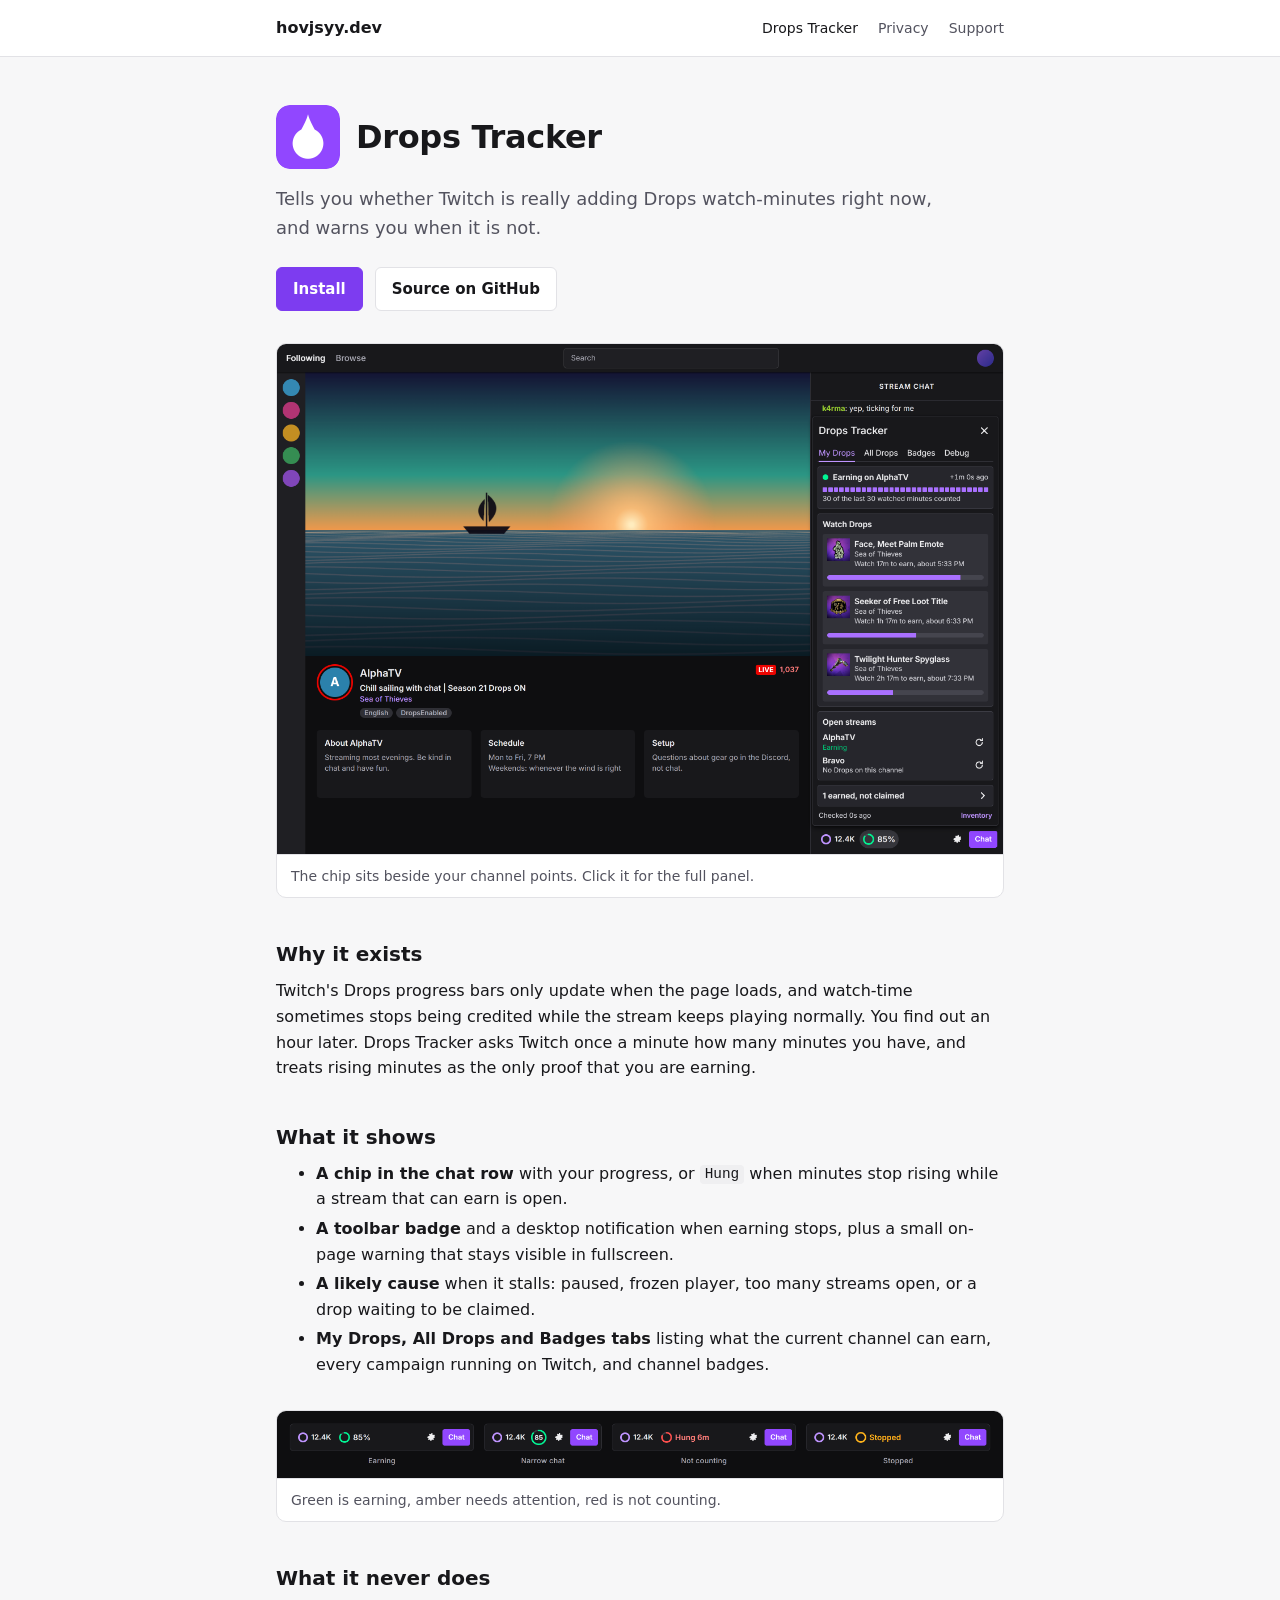
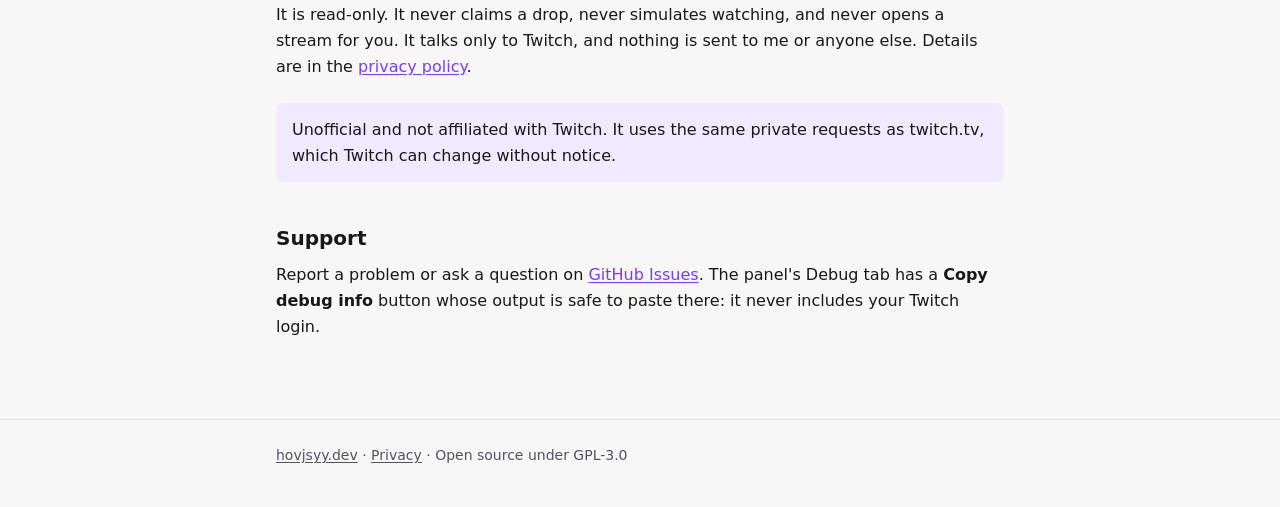
==== drops-tracker/index.html @ 71a1afdc "Site: home, Drops Tracker page and privacy policy Static site for GitHub Pages at hovjsyy.dev. The p" ====
<!doctype html>
<html lang="en">
<head>
  <meta charset="utf-8">
  <meta name="viewport" content="width=device-width, initial-scale=1">
  <title>Drops Tracker</title>
  <meta name="description" content="A browser extension that checks whether Twitch is really adding Drops watch-minutes, and warns you when it is not.">
  <link rel="icon" href="/drops-tracker/icon.png">
  <link rel="stylesheet" href="/assets/style.css">
</head>
<body>
  <header class="site-head">
    <div class="wrap">
      <a href="/">hovjsyy.dev</a>
      <nav>
        <a href="/drops-tracker/" aria-current="page">Drops Tracker</a>
        <a href="/drops-tracker/privacy/">Privacy</a>
        <a href="https://github.com/hooov/drops-tracker/issues">Support</a>
      </nav>
    </div>
  </header>
  <main>
    <div class="wrap">
      <div class="product">
        <img src="/drops-tracker/icon.png" alt="" width="64" height="64">
        <h1>Drops Tracker</h1>
      </div>
      <p class="lede">Tells you whether Twitch is really adding Drops watch-minutes right now, and warns you when it is not.</p>

      <div class="buttons">
        <a class="btn primary" href="https://github.com/hooov/drops-tracker#install">Install</a>
        <a class="btn" href="https://github.com/hooov/drops-tracker">Source on GitHub</a>
      </div>

      <figure class="shot">
        <img src="/drops-tracker/hero.png" alt="Drops Tracker on a Twitch channel: a progress chip in the chat row and the panel open above it, showing a drop earning with 30 of the last 30 minutes counted" width="2560" height="1800">
        <figcaption>The chip sits beside your channel points. Click it for the full panel.</figcaption>
      </figure>

      <h2>Why it exists</h2>
      <p>Twitch's Drops progress bars only update when the page loads, and watch-time sometimes stops being credited while the stream keeps playing normally. You find out an hour later. Drops Tracker asks Twitch once a minute how many minutes you have, and treats rising minutes as the only proof that you are earning.</p>

      <h2>What it shows</h2>
      <ul>
        <li><strong>A chip in the chat row</strong> with your progress, or <code>Hung</code> when minutes stop rising while a stream that can earn is open.</li>
        <li><strong>A toolbar badge</strong> and a desktop notification when earning stops, plus a small on-page warning that stays visible in fullscreen.</li>
        <li><strong>A likely cause</strong> when it stalls: paused, frozen player, too many streams open, or a drop waiting to be claimed.</li>
        <li><strong>My Drops, All Drops and Badges tabs</strong> listing what the current channel can earn, every campaign running on Twitch, and channel badges.</li>
      </ul>

      <figure class="shot">
        <img src="/drops-tracker/chip-states.png" alt="The chip in four states: earning at 85 percent, a compact ring, Hung 6m in red, and Stopped in amber" width="2624" height="244">
        <figcaption>Green is earning, amber needs attention, red is not counting.</figcaption>
      </figure>

      <h2>What it never does</h2>
      <p>It is read-only. It never claims a drop, never simulates watching, and never opens a stream for you. It talks only to Twitch, and nothing is sent to me or anyone else. Details are in the <a href="/drops-tracker/privacy/">privacy policy</a>.</p>

      <div class="note">
        <p>Unofficial and not affiliated with Twitch. It uses the same private requests as twitch.tv, which Twitch can change without notice.</p>
      </div>

      <h2>Support</h2>
      <p>Report a problem or ask a question on <a href="https://github.com/hooov/drops-tracker/issues">GitHub Issues</a>. The panel's Debug tab has a <strong>Copy debug info</strong> button whose output is safe to paste there: it never includes your Twitch login.</p>
    </div>
  </main>
  <footer class="site-foot">
    <div class="wrap"><a href="/">hovjsyy.dev</a> · <a href="/drops-tracker/privacy/">Privacy</a> · Open source under GPL-3.0</div>
  </footer>
</body>
</html>
---- assets/style.css ----
:root {
  --bg: #f7f7f8;
  --surface: #ffffff;
  --text: #18181b;
  --muted: #53535f;
  --line: #e2e2e6;
  --accent: #7d3cf0;
  --accent-soft: #f1eafe;
  --code: #efeff1;
  color-scheme: light;
}
@media (prefers-color-scheme: dark) {
  :root {
    --bg: #0e0e10;
    --surface: #18181b;
    --text: #efeff1;
    --muted: #adadb8;
    --line: #2f2f35;
    --accent: #a970ff;
    --accent-soft: #241a36;
    --code: #26262c;
    color-scheme: dark;
  }
}

* { box-sizing: border-box; }
html { -webkit-text-size-adjust: 100%; }
body {
  margin: 0;
  background: var(--bg);
  color: var(--text);
  font: 16px/1.6 Inter, system-ui, -apple-system, "Segoe UI", Roboto, "Helvetica Neue", Arial, sans-serif;
}
a { color: var(--accent); text-underline-offset: 2px; }
a:hover { text-decoration-thickness: 2px; }
img { max-width: 100%; height: auto; display: block; }
code {
  font: 0.9em ui-monospace, SFMono-Regular, Consolas, "Liberation Mono", monospace;
  background: var(--code);
  padding: 0.1em 0.35em;
  border-radius: 4px;
}

.wrap { max-width: 760px; margin: 0 auto; padding: 0 16px; }

.site-head { border-bottom: 1px solid var(--line); background: var(--surface); }
.site-head .wrap { display: flex; align-items: center; justify-content: space-between; gap: 16px; height: 56px; }
.site-head a { color: var(--text); text-decoration: none; font-weight: 700; }
.site-head nav { display: flex; gap: 20px; font-size: 14px; }
.site-head nav a { color: var(--muted); font-weight: 500; }
.site-head nav a:hover, .site-head nav a[aria-current="page"] { color: var(--text); }

main { padding: 48px 0 64px; }
h1 { font-size: 2rem; line-height: 1.2; margin: 0 0 12px; letter-spacing: -0.01em; }
h2 { font-size: 1.25rem; margin: 40px 0 8px; }
h3 { font-size: 1rem; margin: 24px 0 4px; }
p, ul, ol, table { margin: 0 0 16px; }
li + li { margin-top: 4px; }
.lede { font-size: 1.125rem; color: var(--muted); max-width: 60ch; }
.meta { color: var(--muted); font-size: 14px; }

.product { display: flex; align-items: center; gap: 16px; margin-bottom: 16px; }
.product img { width: 64px; height: 64px; border-radius: 14px; }
.product h1 { margin: 0; }

.buttons { display: flex; flex-wrap: wrap; gap: 12px; margin: 24px 0; }
.btn {
  display: inline-block; padding: 9px 16px; border-radius: 6px; font-weight: 600; font-size: 15px;
  text-decoration: none; border: 1px solid var(--line); color: var(--text); background: var(--surface);
}
.btn.primary { background: var(--accent); border-color: var(--accent); color: #fff; }
.btn:hover { filter: brightness(1.08); }

.shot { margin: 32px 0; border: 1px solid var(--line); border-radius: 10px; overflow: hidden; background: var(--surface); }
.shot figcaption { padding: 10px 14px; font-size: 14px; color: var(--muted); border-top: 1px solid var(--line); }

.card {
  display: block; padding: 20px; border: 1px solid var(--line); border-radius: 10px;
  background: var(--surface); color: var(--text); text-decoration: none;
}
.card:hover { border-color: var(--accent); }
.card .product { margin: 0 0 8px; }
.card .product img { width: 44px; height: 44px; border-radius: 10px; }
.card h2 { margin: 0; font-size: 1.125rem; }
.card p { margin: 0; color: var(--muted); }

.note { padding: 14px 16px; border-radius: 8px; background: var(--accent-soft); margin: 24px 0; }
.note p:last-child { margin-bottom: 0; }

.table-scroll { overflow-x: auto; margin: 0 0 16px; }
table { border-collapse: collapse; width: 100%; font-size: 15px; margin: 0; }
th, td { text-align: left; vertical-align: top; padding: 8px 10px; border-bottom: 1px solid var(--line); }
th { font-weight: 600; white-space: nowrap; }

.site-foot { border-top: 1px solid var(--line); padding: 24px 0 40px; font-size: 14px; color: var(--muted); }
.site-foot a { color: var(--muted); }

@media (max-width: 520px) {
  main { padding: 32px 0 48px; }
  h1 { font-size: 1.6rem; }
  .site-head nav { gap: 14px; }
}
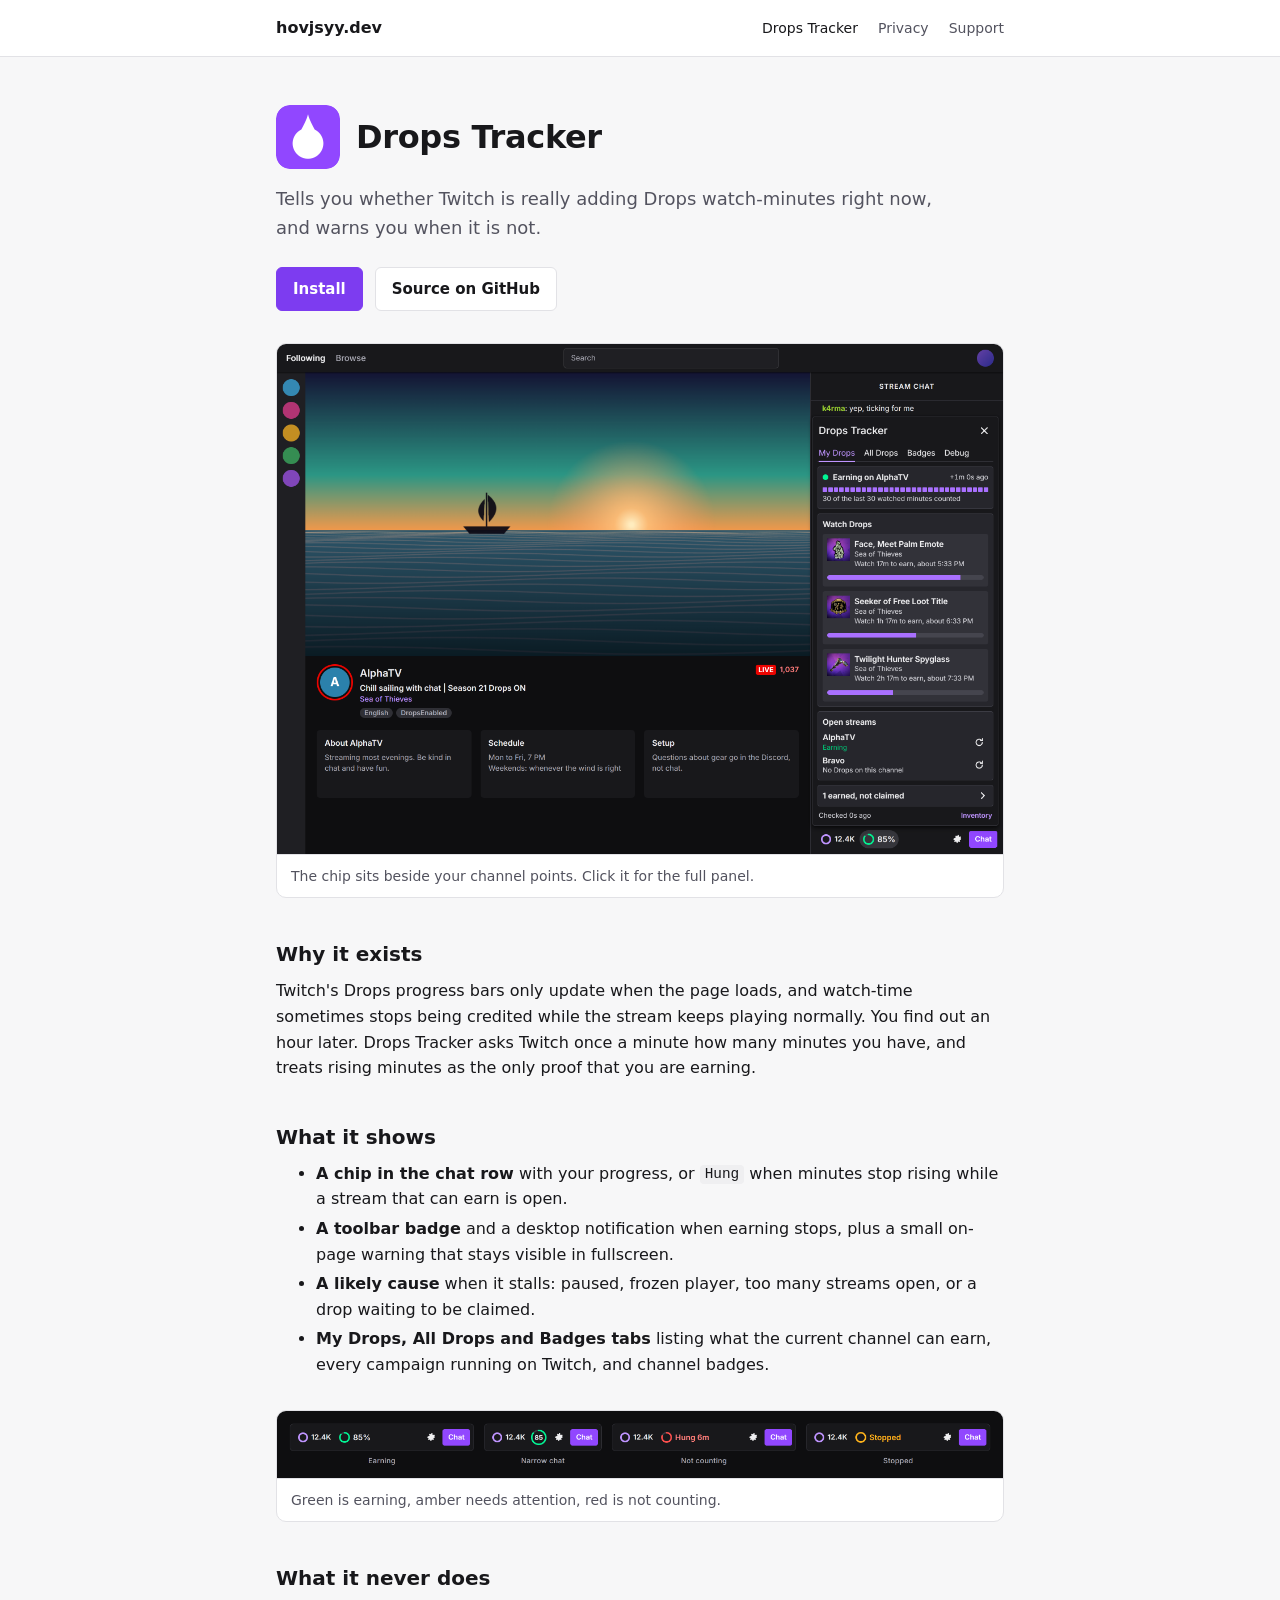
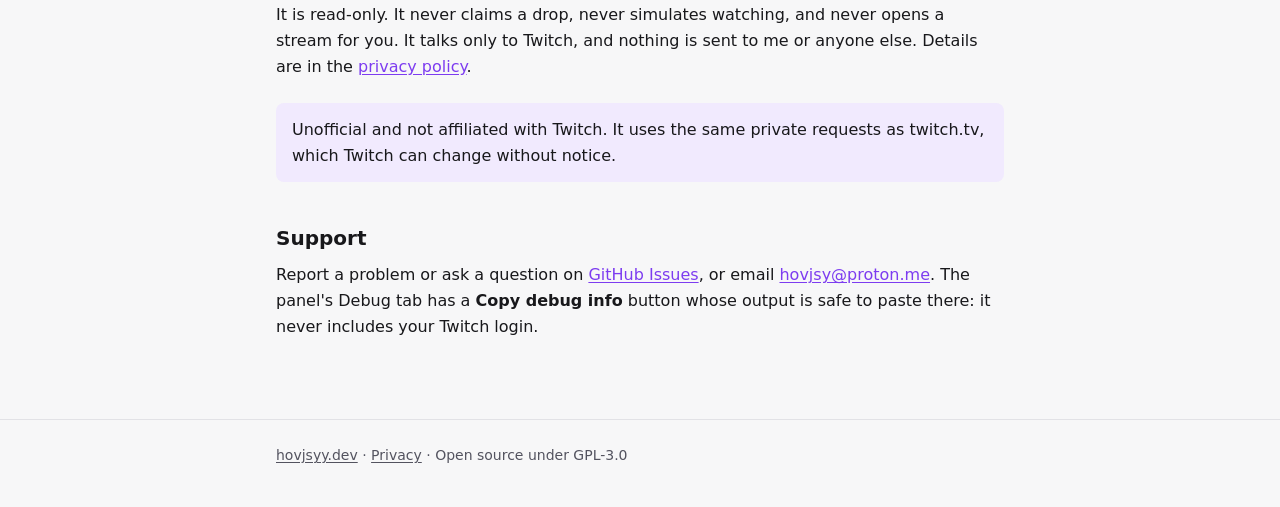
==== commit 1a8c8380: "Add contact email to Drops Tracker pages Co-Authored-By: Claude Opus 5.5 <noreply@anthropic.com>" ====
--- a/drops-tracker/index.html
+++ b/drops-tracker/index.html
@@ -61,7 +61,7 @@
       </div>
 
       <h2>Support</h2>
-      <p>Report a problem or ask a question on <a href="https://github.com/hooov/drops-tracker/issues">GitHub Issues</a>. The panel's Debug tab has a <strong>Copy debug info</strong> button whose output is safe to paste there: it never includes your Twitch login.</p>
+      <p>Report a problem or ask a question on <a href="https://github.com/hooov/drops-tracker/issues">GitHub Issues</a>, or email <a href="mailto:hovjsy@proton.me">hovjsy@proton.me</a>. The panel's Debug tab has a <strong>Copy debug info</strong> button whose output is safe to paste there: it never includes your Twitch login.</p>
     </div>
   </main>
   <footer class="site-foot">
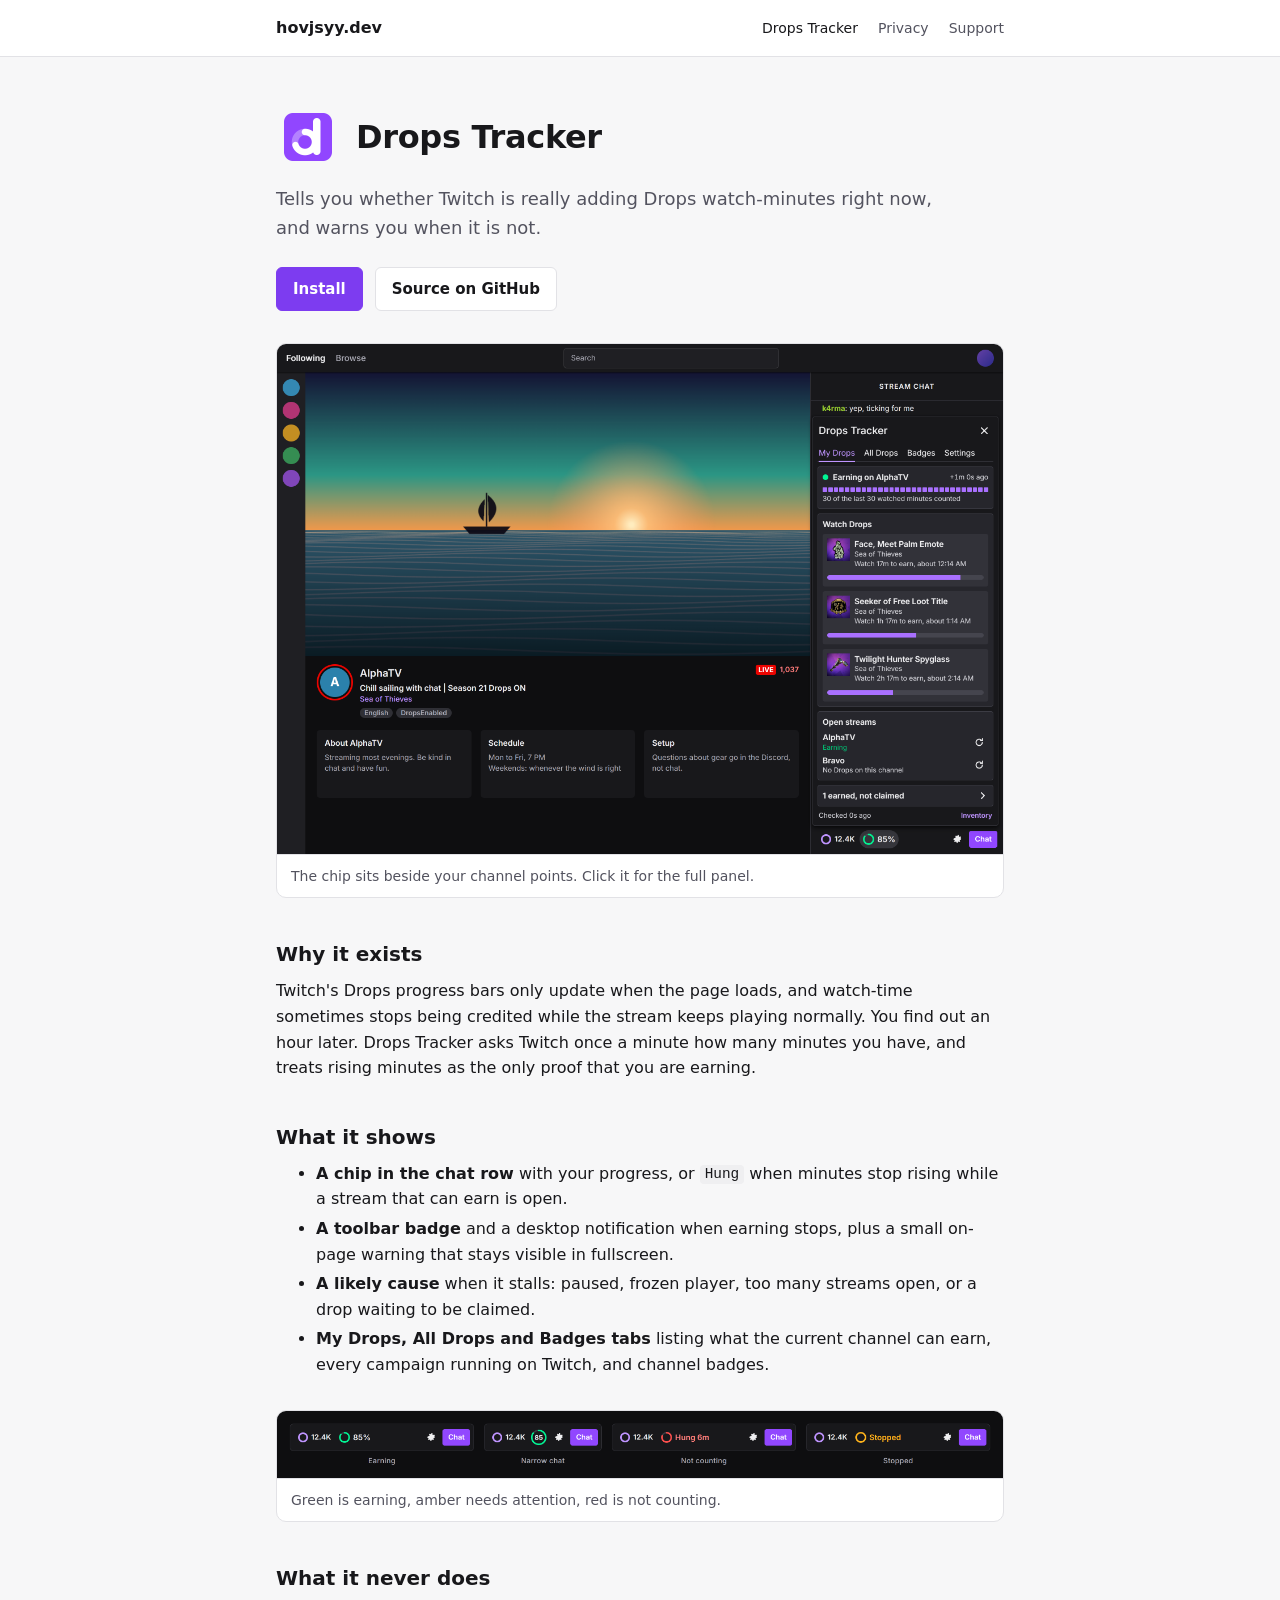
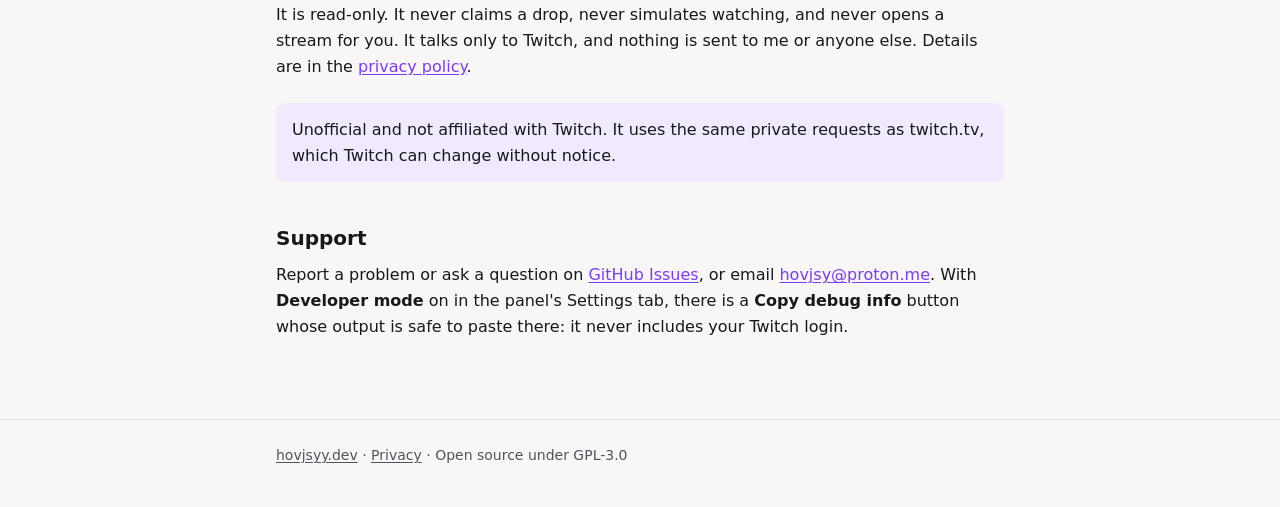
==== commit 73327622: "Drops Tracker: helpers on by default, Settings tab Privacy policy effective November 9, 2026: auto-r" ====
--- a/drops-tracker/index.html
+++ b/drops-tracker/index.html
@@ -61,7 +61,7 @@
       </div>
 
       <h2>Support</h2>
-      <p>Report a problem or ask a question on <a href="https://github.com/hooov/drops-tracker/issues">GitHub Issues</a>, or email <a href="mailto:hovjsy@proton.me">hovjsy@proton.me</a>. The panel's Debug tab has a <strong>Copy debug info</strong> button whose output is safe to paste there: it never includes your Twitch login.</p>
+      <p>Report a problem or ask a question on <a href="https://github.com/hooov/drops-tracker/issues">GitHub Issues</a>, or email <a href="mailto:hovjsy@proton.me">hovjsy@proton.me</a>. With <strong>Developer mode</strong> on in the panel's Settings tab, there is a <strong>Copy debug info</strong> button whose output is safe to paste there: it never includes your Twitch login.</p>
     </div>
   </main>
   <footer class="site-foot">
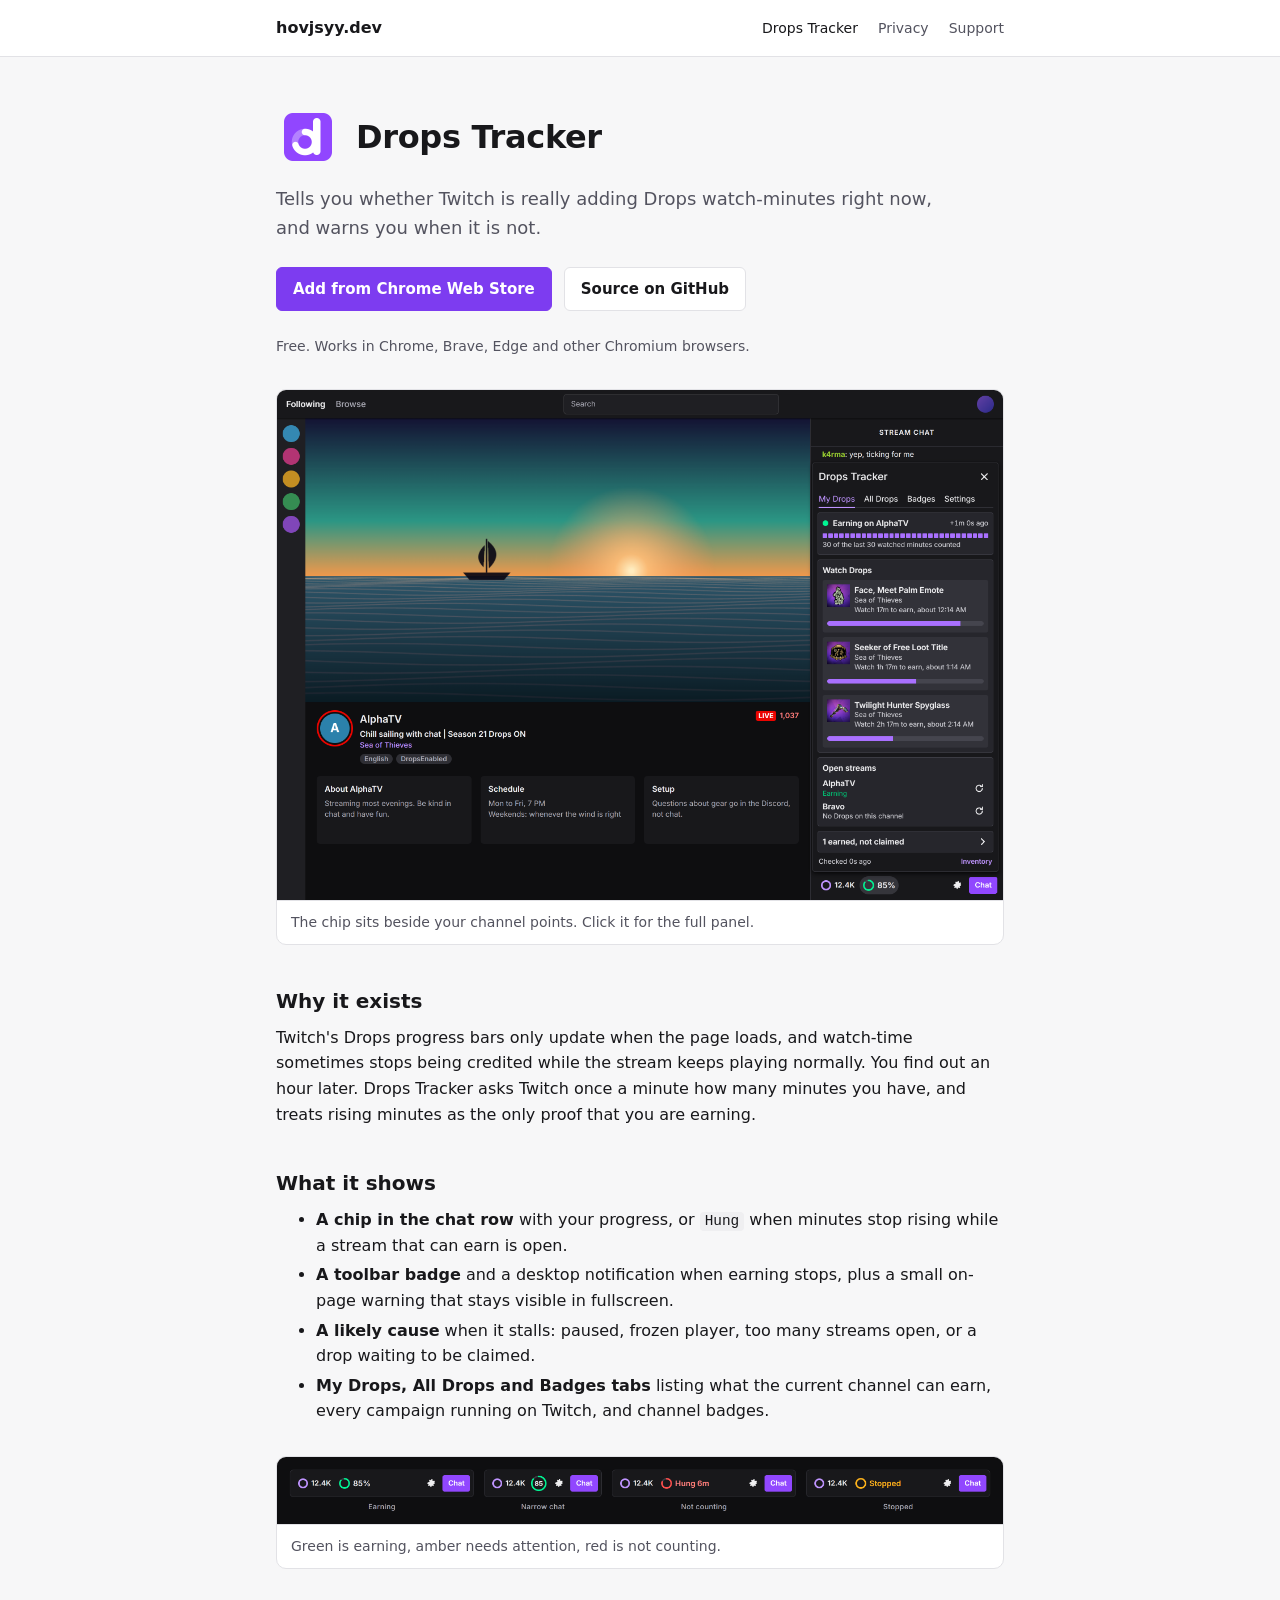
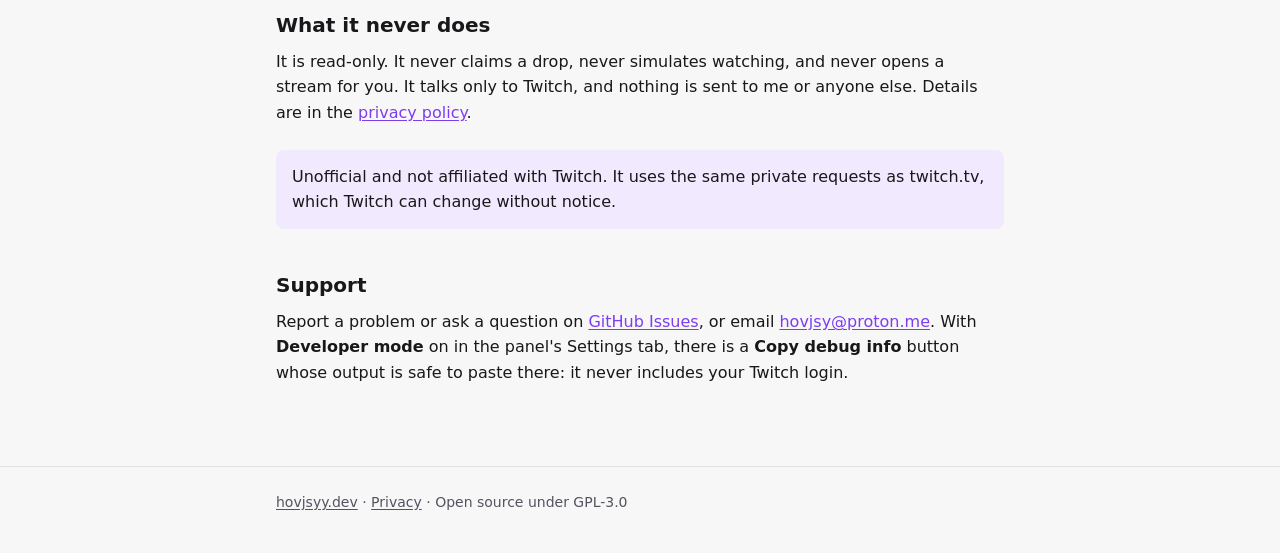
==== commit 7b7fba26: "Drops Tracker: install from the Chrome Web Store Co-Authored-By: Claude Opus 5.5 <noreply@anthropic." ====
--- a/drops-tracker/index.html
+++ b/drops-tracker/index.html
@@ -28,9 +28,10 @@
       <p class="lede">Tells you whether Twitch is really adding Drops watch-minutes right now, and warns you when it is not.</p>
 
       <div class="buttons">
-        <a class="btn primary" href="https://github.com/hooov/drops-tracker#install">Install</a>
+        <a class="btn primary" href="https://chromewebstore.google.com/detail/drops-tracker/ijgmbcfeemlooekeibhgimikgmejohlh">Add from Chrome Web Store</a>
         <a class="btn" href="https://github.com/hooov/drops-tracker">Source on GitHub</a>
       </div>
+      <p class="meta">Free. Works in Chrome, Brave, Edge and other Chromium browsers.</p>
 
       <figure class="shot">
         <img src="/drops-tracker/hero.png" alt="Drops Tracker on a Twitch channel: a progress chip in the chat row and the panel open above it, showing a drop earning with 30 of the last 30 minutes counted" width="2560" height="1800">
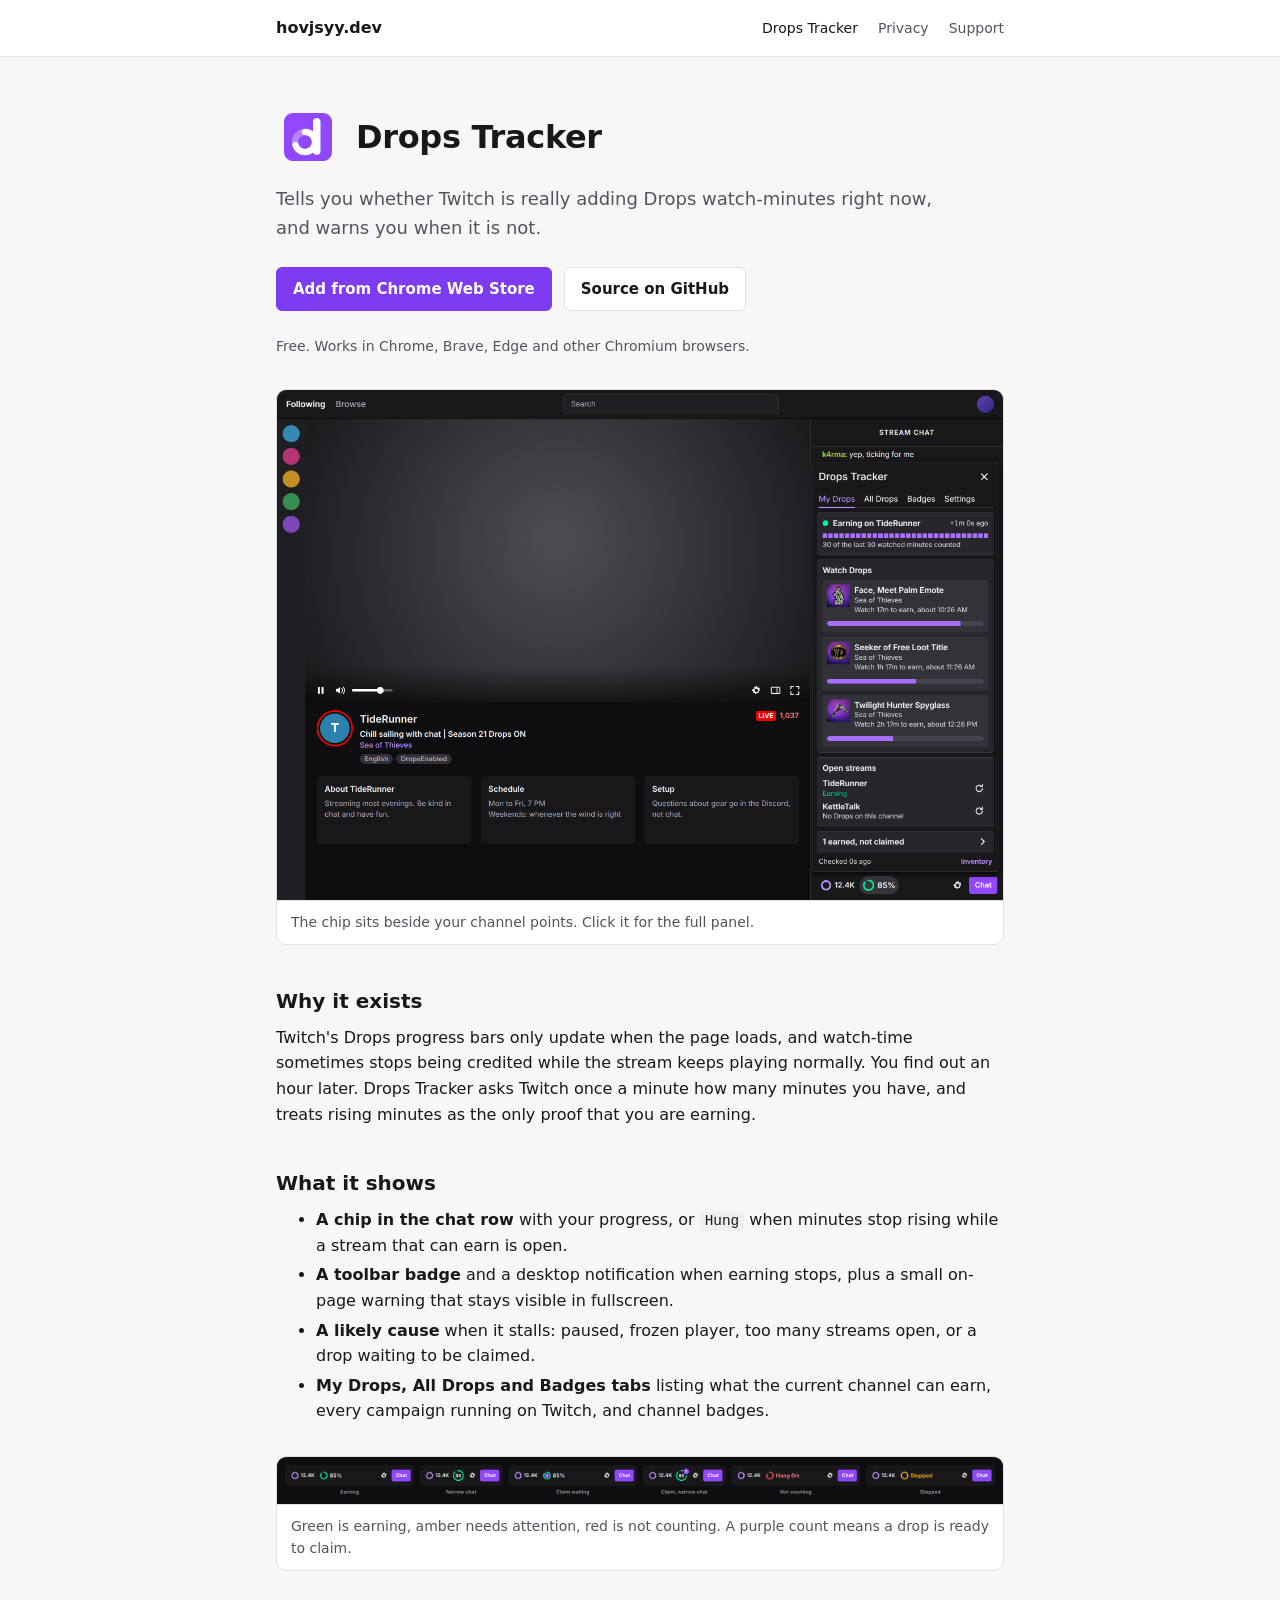
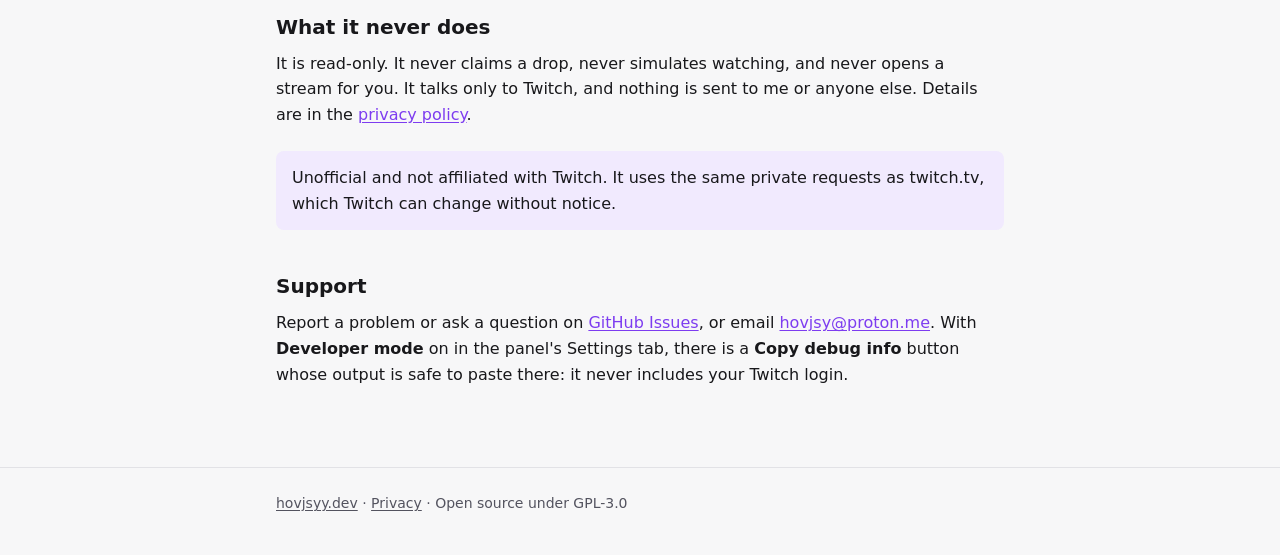
==== commit 815b305c: "Drops Tracker: chip states image with the claim count" ====
--- a/drops-tracker/index.html
+++ b/drops-tracker/index.html
@@ -50,8 +50,8 @@
       </ul>
 
       <figure class="shot">
-        <img src="/drops-tracker/chip-states.png" alt="The chip in four states: earning at 85 percent, a compact ring, Hung 6m in red, and Stopped in amber" width="2624" height="244">
-        <figcaption>Green is earning, amber needs attention, red is not counting.</figcaption>
+        <img src="/drops-tracker/chip-states.png" alt="The chip in six states: earning at 85 percent, a compact ring, a drop waiting to be claimed shown as a purple count inside the ring and on its corner, Hung 6m in red, and Stopped in amber" width="3788" height="244">
+        <figcaption>Green is earning, amber needs attention, red is not counting. A purple count means a drop is ready to claim.</figcaption>
       </figure>
 
       <h2>What it never does</h2>
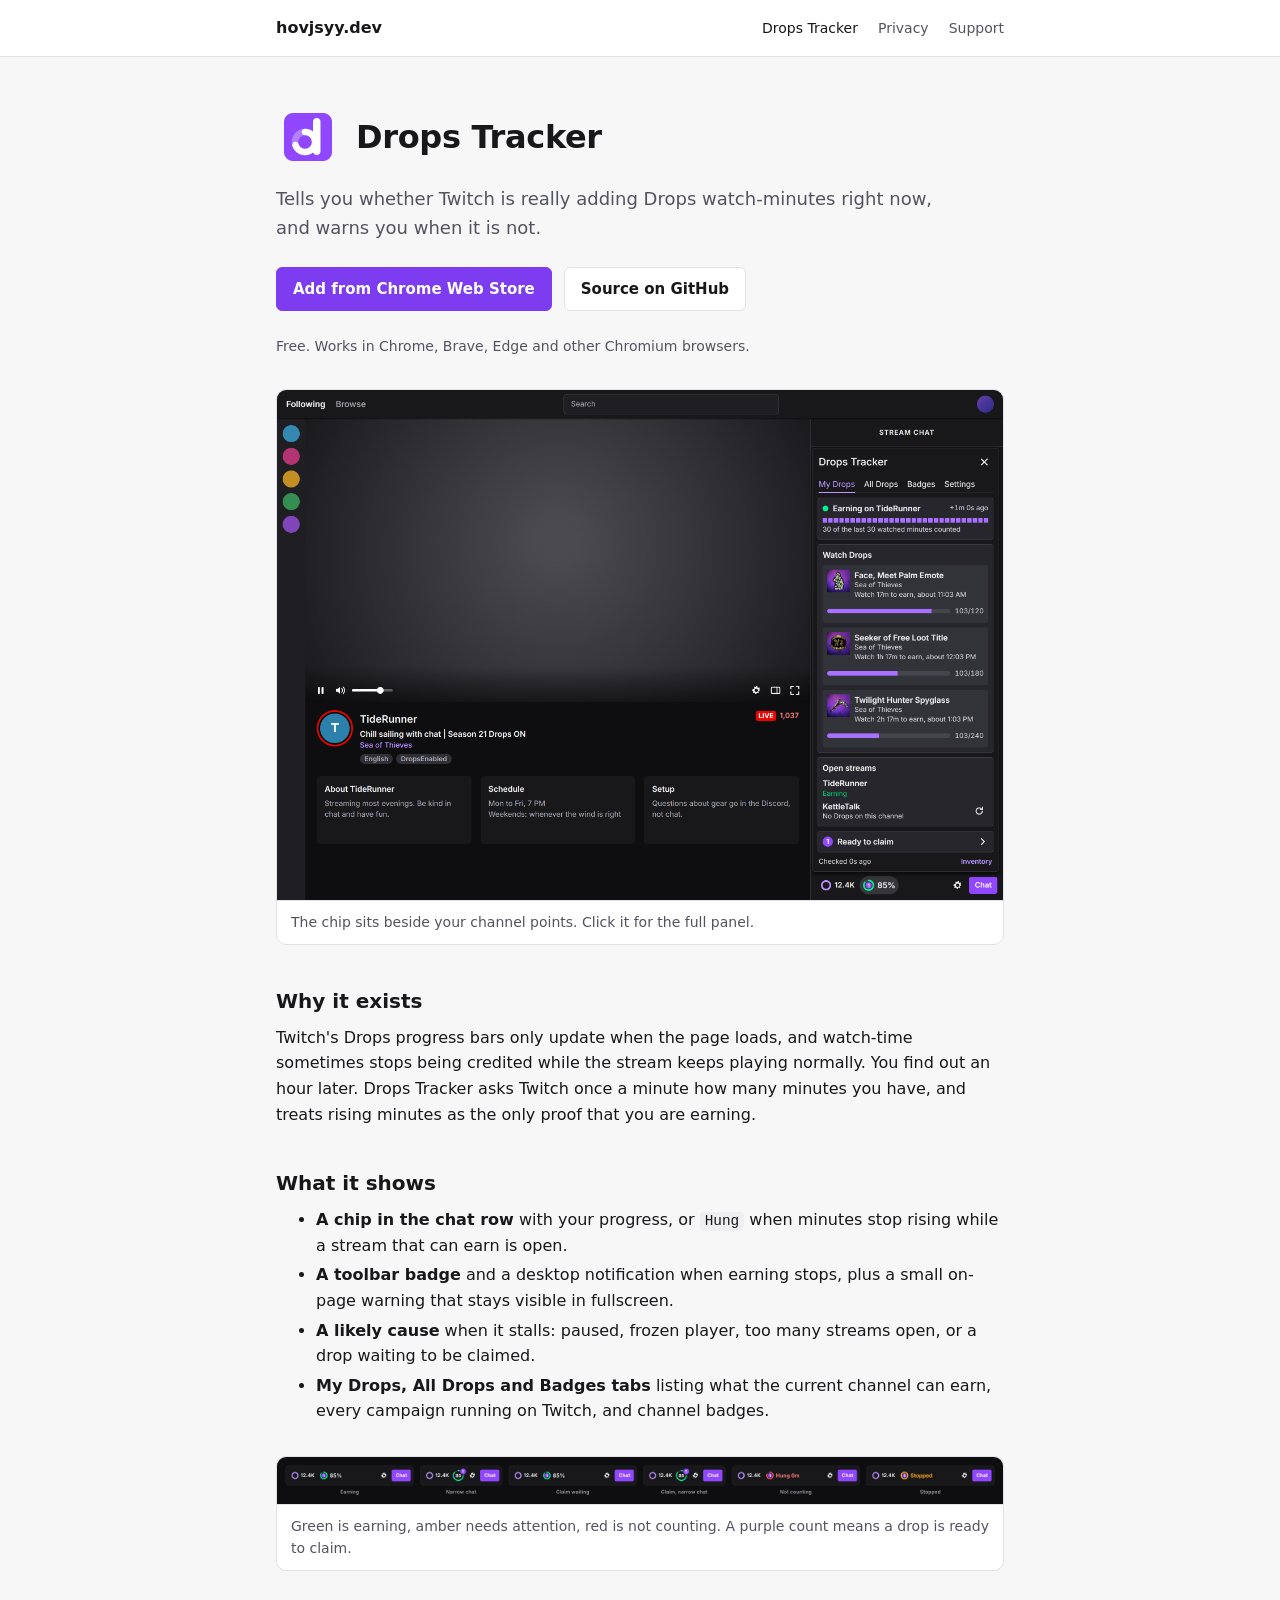
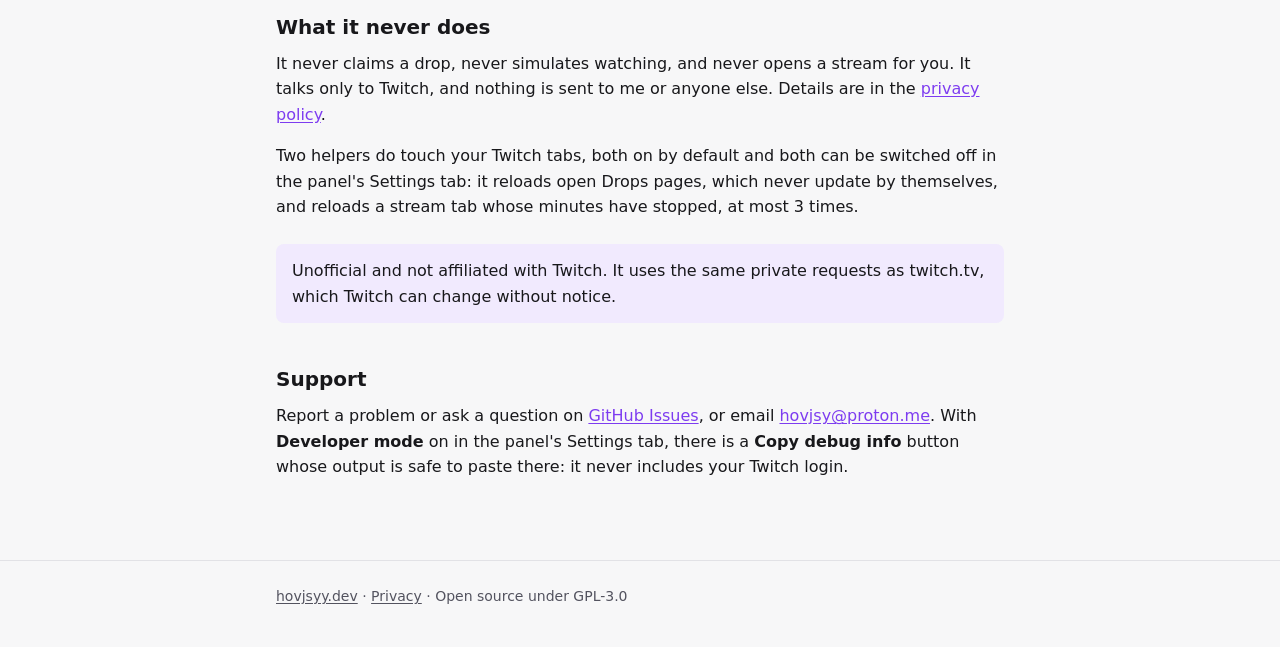
==== commit 79df1bae: "Drops Tracker: describe the tab helpers, debug copies; new images - Homepage: the two helpers that r" ====
--- a/drops-tracker/index.html
+++ b/drops-tracker/index.html
@@ -55,7 +55,8 @@
       </figure>
 
       <h2>What it never does</h2>
-      <p>It is read-only. It never claims a drop, never simulates watching, and never opens a stream for you. It talks only to Twitch, and nothing is sent to me or anyone else. Details are in the <a href="/drops-tracker/privacy/">privacy policy</a>.</p>
+      <p>It never claims a drop, never simulates watching, and never opens a stream for you. It talks only to Twitch, and nothing is sent to me or anyone else. Details are in the <a href="/drops-tracker/privacy/">privacy policy</a>.</p>
+      <p>Two helpers do touch your Twitch tabs, both on by default and both can be switched off in the panel's Settings tab: it reloads open Drops pages, which never update by themselves, and reloads a stream tab whose minutes have stopped, at most 3 times.</p>
 
       <div class="note">
         <p>Unofficial and not affiliated with Twitch. It uses the same private requests as twitch.tv, which Twitch can change without notice.</p>
